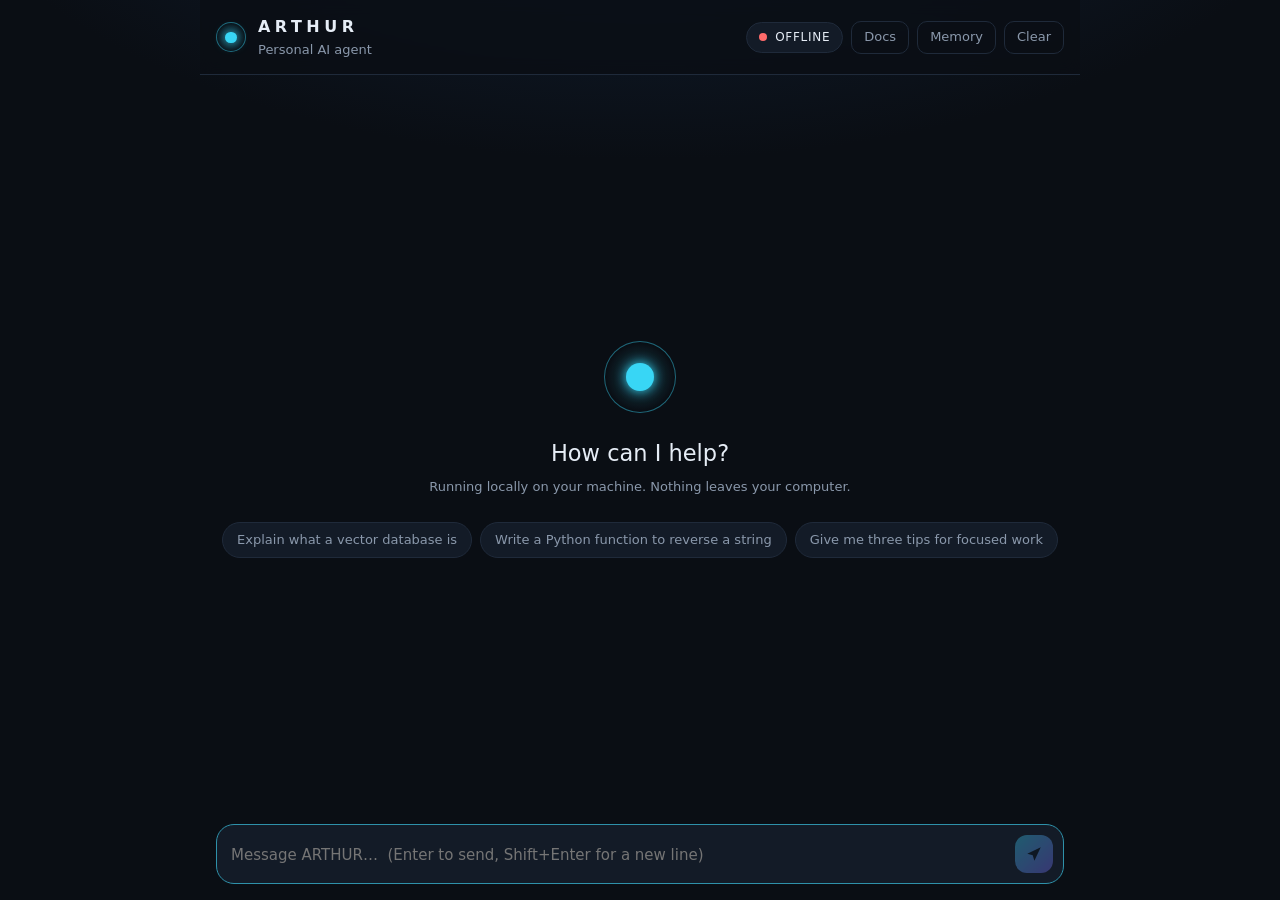
==== frontend/index.html @ 7486ef4b "feat: add document RAG with page citations - Ingestion for PDF (per page), DOCX (incl. tables), TXT/" ====
<!doctype html>
<html lang="en">
<head>
  <meta charset="utf-8">
  <meta name="viewport" content="width=device-width, initial-scale=1">
  <title>ARTHUR</title>
  <link rel="stylesheet" href="styles.css">
</head>
<body>
  <div class="app">
    <header class="topbar">
      <div class="brand">
        <div class="core" aria-hidden="true"><span></span></div>
        <div>
          <h1>ARTHUR</h1>
          <p id="model" class="subtle">Personal AI agent</p>
        </div>
      </div>
      <div class="topbar-actions">
        <div id="status" class="status" data-state="connecting" role="status" aria-live="polite">
          <span class="dot"></span><span id="status-text">Connecting…</span>
        </div>
        <button id="docs-toggle" class="ghost" type="button" aria-expanded="false" aria-controls="docs-panel">Docs</button>
        <button id="memory-toggle" class="ghost" type="button" aria-expanded="false" aria-controls="memory-panel">Memory</button>
        <button id="clear" class="ghost" type="button" title="Clear conversation">Clear</button>
      </div>
    </header>

    <aside id="docs-panel" class="memory-panel" hidden aria-label="Documents">
      <div class="memory-head">
        <div>
          <h2>Documents</h2>
          <p class="subtle">PDF, Word, text or CSV (max 20 MB). Ask about them and ARTHUR cites the page.</p>
        </div>
        <button id="docs-close" class="ghost" type="button" aria-label="Close documents panel">✕</button>
      </div>
      <label class="upload">
        <input id="docs-input" type="file" accept=".pdf,.docx,.txt,.md,.csv" multiple>
        <span>＋ Upload documents</span>
      </label>
      <p id="docs-status" class="subtle docs-status" role="status" aria-live="polite"></p>
      <ul id="docs-list" class="memory-list"></ul>
      <p id="docs-empty" class="subtle memory-empty">No documents yet.</p>
    </aside>

    <aside id="memory-panel" class="memory-panel" hidden aria-label="Long-term memory">
      <div class="memory-head">
        <div>
          <h2>Long-term memory</h2>
          <p class="subtle">Saved only when you say “remember…”. Kept across conversations and restarts.</p>
        </div>
        <button id="memory-close" class="ghost" type="button" aria-label="Close memory panel">✕</button>
      </div>
      <ul id="memory-list" class="memory-list"></ul>
      <p id="memory-empty" class="subtle memory-empty">Nothing yet. Try: “Remember that my main project is called ARTHUR.”</p>
    </aside>

    <main id="log" class="log" aria-live="polite">
      <section id="empty" class="empty">
        <div class="core large" aria-hidden="true"><span></span></div>
        <h2>How can I help?</h2>
        <p class="subtle">Running locally on your machine. Nothing leaves your computer.</p>
        <div class="chips">
          <button class="chip" type="button">Explain what a vector database is</button>
          <button class="chip" type="button">Write a Python function to reverse a string</button>
          <button class="chip" type="button">Give me three tips for focused work</button>
        </div>
      </section>
    </main>

    <form id="composer" class="composer" autocomplete="off">
      <textarea id="input" rows="1" maxlength="8000" placeholder="Message ARTHUR…  (Enter to send, Shift+Enter for a new line)" aria-label="Message"></textarea>
      <button id="send" class="send" type="submit" aria-label="Send">
        <svg viewBox="0 0 24 24" width="18" height="18" aria-hidden="true"><path d="M3 11.5 21 3l-8.5 18-2.2-7.3L3 11.5Z" fill="currentColor"/></svg>
      </button>
    </form>
  </div>
  <script src="app.js"></script>
</body>
</html>
---- frontend/styles.css ----
:root {
  --bg: #0a0e14;
  --bg-2: #0f1520;
  --panel: #131b27;
  --border: #1f2a3a;
  --text: #e6edf6;
  --muted: #8a98ab;
  --accent: #38d6f5;
  --accent-2: #7c6cff;
  --user: #1b2a40;
  --ok: #3ddc97;
  --warn: #f5b638;
  --err: #ff6b6b;
  --radius: 14px;
  --font: "Segoe UI", system-ui, -apple-system, Roboto, sans-serif;
  --mono: "Cascadia Code", Consolas, ui-monospace, monospace;
}

* { box-sizing: border-box; }
[hidden] { display: none !important; }
html, body { height: 100%; margin: 0; }
body {
  background: radial-gradient(1200px 600px at 50% -200px, #12233a 0%, var(--bg) 60%);
  color: var(--text);
  font: 15px/1.6 var(--font);
}
button { font: inherit; color: inherit; cursor: pointer; }

.app { display: flex; flex-direction: column; height: 100dvh; max-width: 880px; margin: 0 auto; }

/* ---------- header ---------- */
.topbar {
  display: flex; align-items: center; justify-content: space-between; gap: 12px;
  padding: 14px 16px; border-bottom: 1px solid var(--border);
  background: color-mix(in srgb, var(--bg) 80%, transparent); backdrop-filter: blur(8px);
}
.brand { display: flex; align-items: center; gap: 12px; }
.brand h1 { margin: 0; font-size: 16px; letter-spacing: .28em; font-weight: 600; }
.subtle { margin: 0; color: var(--muted); font-size: 13px; }
.topbar-actions { display: flex; align-items: center; gap: 8px; }

/* The glowing "core" - ARTHUR's visual identity. Pulses faster while thinking. */
.core {
  --size: 30px; width: var(--size); height: var(--size); border-radius: 50%;
  display: grid; place-items: center; flex: none;
  background: radial-gradient(circle, rgba(56,214,245,.25), transparent 70%);
  border: 1px solid rgba(56,214,245,.45);
}
.core span {
  width: 40%; height: 40%; border-radius: 50%;
  background: var(--accent); box-shadow: 0 0 12px var(--accent);
  animation: pulse 3s ease-in-out infinite;
}
.core.large { --size: 72px; margin-bottom: 8px; }
body[data-state="thinking"] .core span,
body[data-state="streaming"] .core span { animation-duration: .9s; background: var(--accent-2); box-shadow: 0 0 14px var(--accent-2); }
@keyframes pulse { 50% { transform: scale(.7); opacity: .6; } }

/* ---------- status pill ---------- */
.status {
  display: flex; align-items: center; gap: 8px; padding: 5px 12px; border-radius: 999px;
  border: 1px solid var(--border); background: var(--panel); font-size: 12px;
  letter-spacing: .06em; text-transform: uppercase; white-space: nowrap;
}
.status .dot { width: 8px; height: 8px; border-radius: 50%; background: var(--muted); }
.status[data-state="online"] .dot { background: var(--ok); box-shadow: 0 0 8px var(--ok); }
.status[data-state="thinking"] .dot,
.status[data-state="streaming"] .dot { background: var(--accent-2); box-shadow: 0 0 8px var(--accent-2); animation: pulse 1s infinite; }
.status[data-state="executing"] .dot { background: var(--warn); box-shadow: 0 0 8px var(--warn); animation: pulse .7s infinite; }
.status[data-state="connecting"] .dot { background: var(--warn); animation: pulse 1s infinite; }
.status[data-state="offline"] .dot { background: var(--err); }

.ghost {
  background: transparent; border: 1px solid var(--border); border-radius: 10px;
  padding: 5px 12px; font-size: 13px; color: var(--muted);
}
.ghost:hover { color: var(--text); border-color: var(--muted); }

/* ---------- conversation ---------- */
.log { flex: 1; overflow-y: auto; padding: 24px 16px; display: flex; flex-direction: column; gap: 18px; }

.empty { margin: auto; text-align: center; display: flex; flex-direction: column; align-items: center; gap: 6px; padding: 20px 0; }
.empty h2 { margin: 8px 0 0; font-weight: 500; }
.chips { display: flex; flex-wrap: wrap; justify-content: center; gap: 8px; margin-top: 18px; }
.chip {
  background: var(--panel); border: 1px solid var(--border); border-radius: 999px;
  padding: 7px 14px; font-size: 13px; color: var(--muted);
}
.chip:hover { color: var(--text); border-color: var(--accent); }

.msg { display: flex; gap: 12px; max-width: 100%; }
.msg.user { justify-content: flex-end; }
.msg.user .bubble { background: var(--user); border-radius: var(--radius) var(--radius) 4px var(--radius); white-space: pre-wrap; }
.msg.arthur .bubble { background: var(--panel); border: 1px solid var(--border); border-radius: 4px var(--radius) var(--radius) var(--radius); }
.msg .core { --size: 26px; margin-top: 4px; }
.msg-body { min-width: 0; max-width: min(680px, 85%); }
.msg.arthur .msg-body { flex: 1; }
.bubble { padding: 10px 14px; overflow-wrap: anywhere; }
.msg.arthur .bubble { width: fit-content; max-width: 100%; }
.bubble p { margin: 0 0 .6em; }
.bubble p:last-child, .bubble ul:last-child, .bubble ol:last-child { margin-bottom: 0; }
.bubble ul, .bubble ol { margin: 0 0 .6em; padding-left: 1.3em; }
.bubble code { font-family: var(--mono); font-size: 13px; background: rgba(255,255,255,.07); padding: 1px 5px; border-radius: 5px; }
.bubble pre { background: var(--bg); border: 1px solid var(--border); border-radius: 10px; padding: 12px; overflow-x: auto; margin: 0 0 .6em; }
.bubble pre code { background: none; padding: 0; }
.meta { margin-top: 6px; font-size: 11px; color: var(--muted); letter-spacing: .03em; }

.msg.error .bubble { background: rgba(255,107,107,.08); border: 1px solid rgba(255,107,107,.4); color: #ffd0d0; }
.msg.error .core { border-color: var(--err); }
.msg.error .core span { background: var(--err); box-shadow: 0 0 10px var(--err); animation: none; }

/* typing indicator shown until the first word arrives */
.typing { display: inline-flex; gap: 4px; padding: 4px 0; }
.typing i { width: 7px; height: 7px; border-radius: 50%; background: var(--accent); opacity: .4; animation: blink 1.2s infinite; }
.typing i:nth-child(2) { animation-delay: .2s; }
.typing i:nth-child(3) { animation-delay: .4s; }
@keyframes blink { 30% { opacity: 1; transform: translateY(-3px); } }

.cursor::after { content: "▍"; color: var(--accent); animation: blink 1s steps(1) infinite; margin-left: 1px; }

/* ---------- composer ---------- */
.composer {
  display: flex; align-items: flex-end; gap: 10px; margin: 0 16px 16px; padding: 10px;
  background: var(--panel); border: 1px solid var(--border); border-radius: 18px;
}
.composer:focus-within { border-color: color-mix(in srgb, var(--accent) 60%, var(--border)); }
.composer textarea {
  flex: 1; resize: none; border: 0; outline: 0; background: transparent; color: var(--text);
  font: inherit; max-height: 200px; padding: 6px 4px;
}
.send {
  width: 38px; height: 38px; flex: none; border: 0; border-radius: 12px;
  background: linear-gradient(135deg, var(--accent), var(--accent-2)); color: #06121c;
  display: grid; place-items: center;
}
.send:disabled { opacity: .35; cursor: not-allowed; }
.send.stop { background: var(--err); }
.send.stop svg { display: none; }
.send.stop::before { content: ""; width: 12px; height: 12px; background: #fff; border-radius: 2px; }

/* ---------- plan ---------- */
.plan {
  margin: 0 0 8px; padding: 10px 12px 10px 34px; border-radius: 10px;
  background: var(--bg-2); border: 1px solid var(--border); font-size: 13.5px;
}
.plan li { margin: 3px 0; color: var(--muted); }
.plan li .task { color: var(--text); }
.plan li .detail { color: var(--muted); font-size: 12.5px; }
.plan li::marker { color: var(--muted); }
.plan li[data-status="running"] .task { color: var(--warn); }
.plan li[data-status="running"]::marker { content: "◐  "; color: var(--warn); }
.plan li[data-status="done"]::marker { content: "✓  "; color: var(--ok); }
.plan li[data-status="failed"]::marker { content: "✕  "; color: var(--err); }
.plan li[data-status="skipped"]::marker { content: "–  "; }
.plan li[data-status="failed"] .task, .plan li[data-status="skipped"] .task { text-decoration: line-through; color: var(--muted); }

/* ---------- tool activity ---------- */
.tools { display: flex; flex-direction: column; gap: 6px; margin-bottom: 6px; }
.tools:empty { display: none; }
.tool-chip {
  display: flex; align-items: baseline; gap: 8px; width: fit-content; max-width: 100%;
  font: 12.5px/1.4 var(--mono); padding: 5px 10px; border-radius: 8px;
  background: var(--bg-2); border: 1px solid var(--border); color: var(--muted);
}
.tool-chip .name { color: var(--text); font-weight: 600; }
.tool-chip .detail { overflow-wrap: anywhere; }
.tool-chip .icon::before { content: "⚙"; }
.tool-chip.running { border-color: rgba(245,182,56,.5); }
.tool-chip.running .icon::before { display: inline-block; animation: spin 1.2s linear infinite; }
.tool-chip.ok .icon::before { content: "✓"; color: var(--ok); }
.tool-chip.failed { border-color: rgba(255,107,107,.45); }
.tool-chip.failed .icon::before { content: "✕"; color: var(--err); }
.tool-chip.waiting { border-color: rgba(245,182,56,.6); }
.tool-chip.waiting .icon::before { content: "?"; color: var(--warn); }
@keyframes spin { to { transform: rotate(360deg); } }

/* ---------- memory panel ---------- */
.app { position: relative; }
.memory-panel {
  position: absolute; top: 64px; right: 16px; z-index: 10;
  width: min(380px, calc(100% - 32px)); max-height: calc(100% - 150px); overflow-y: auto;
  background: var(--panel); border: 1px solid var(--border); border-radius: var(--radius);
  padding: 14px 16px; box-shadow: 0 18px 50px rgba(0,0,0,.45);
}
.memory-head { display: flex; justify-content: space-between; gap: 12px; align-items: flex-start; }
.memory-head h2 { margin: 0 0 2px; font-size: 14px; letter-spacing: .08em; text-transform: uppercase; }
.memory-list { list-style: none; margin: 12px 0 0; padding: 0; display: flex; flex-direction: column; gap: 8px; }
.memory-list li {
  display: flex; gap: 10px; align-items: flex-start; justify-content: space-between;
  background: var(--bg-2); border: 1px solid var(--border); border-radius: 10px; padding: 9px 10px;
}
.memory-list .fact { font-size: 13.5px; }
.memory-list .tag { display: inline-block; margin-top: 4px; font-size: 10.5px; color: var(--accent); letter-spacing: .06em; text-transform: uppercase; }
.memory-list button { flex: none; background: none; border: 0; color: var(--muted); padding: 2px 4px; }
.memory-list button:hover { color: var(--err); }
.memory-empty { margin-top: 12px; }
#memory-toggle[aria-expanded="true"], #docs-toggle[aria-expanded="true"] { color: var(--text); border-color: var(--accent); }

.upload {
  display: block; margin-top: 12px; padding: 10px; text-align: center; cursor: pointer;
  border: 1px dashed var(--border); border-radius: 10px; color: var(--accent); font-size: 13.5px;
}
.upload:hover, .upload:focus-within { border-color: var(--accent); }
.upload input { position: absolute; width: 1px; height: 1px; opacity: 0; }
.docs-status { margin: 8px 0 0; min-height: 1em; }
.docs-status.error { color: var(--err); }

@media (max-width: 560px) {
  .brand h1 { letter-spacing: .18em; }
  #model { display: none; }
  .msg-body { max-width: 100%; }
  .msg.arthur .core, .msg.error .core { display: none; }
}
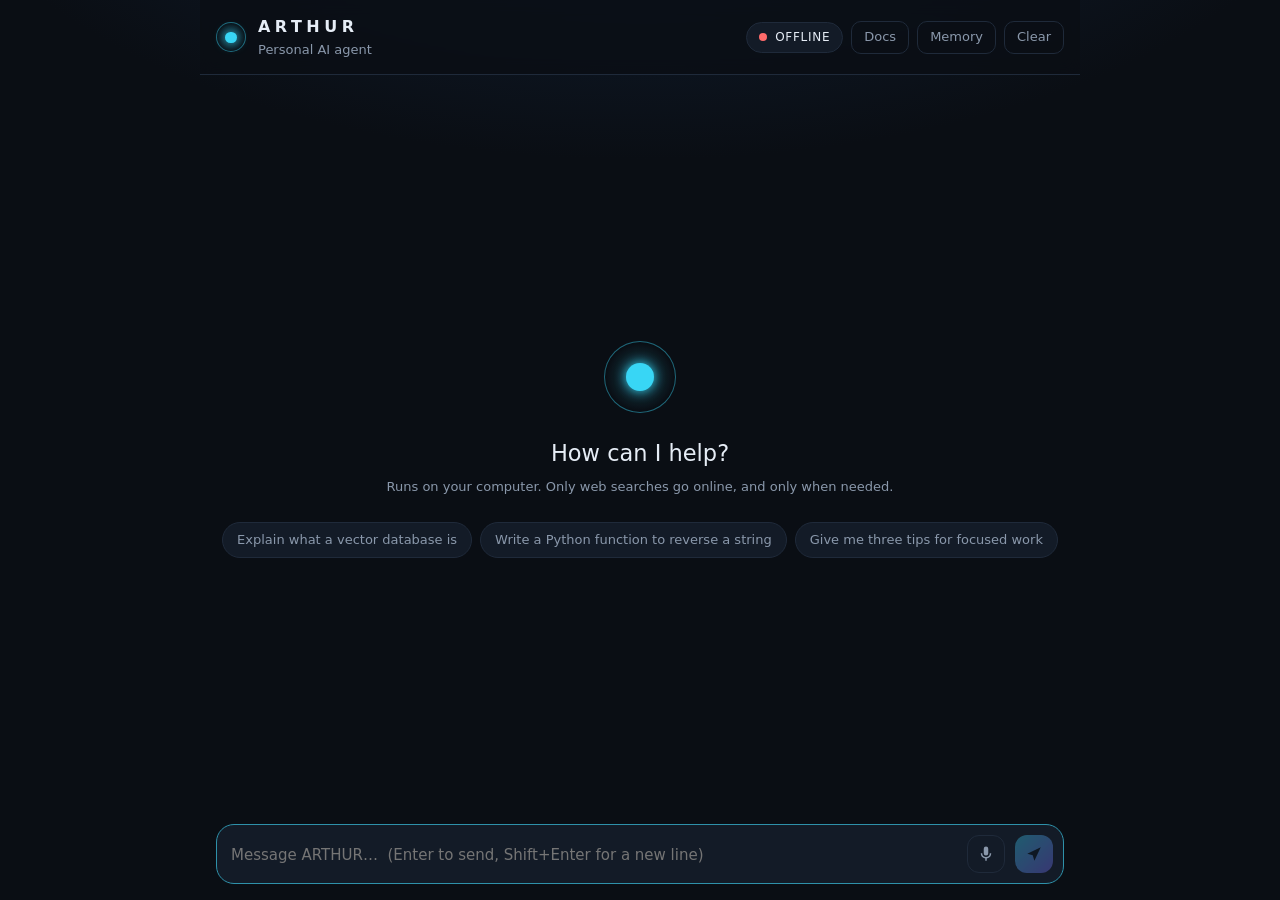
==== commit 0e84f105: "feat: add voice input with local speech-to-text - WhisperSTT (faster-whisper): lazy model load in th" ====
--- a/frontend/index.html
+++ b/frontend/index.html
@@ -59,7 +59,7 @@
       <section id="empty" class="empty">
         <div class="core large" aria-hidden="true"><span></span></div>
         <h2>How can I help?</h2>
-        <p class="subtle">Running locally on your machine. Nothing leaves your computer.</p>
+        <p class="subtle">Runs on your computer. Only web searches go online, and only when needed.</p>
         <div class="chips">
           <button class="chip" type="button">Explain what a vector database is</button>
           <button class="chip" type="button">Write a Python function to reverse a string</button>
@@ -70,6 +70,9 @@
 
     <form id="composer" class="composer" autocomplete="off">
       <textarea id="input" rows="1" maxlength="8000" placeholder="Message ARTHUR…  (Enter to send, Shift+Enter for a new line)" aria-label="Message"></textarea>
+      <button id="mic" class="mic" type="button" aria-label="Start voice input" title="Speak (click to start, click again to stop)">
+        <svg viewBox="0 0 24 24" width="18" height="18" aria-hidden="true"><path d="M12 14a3 3 0 0 0 3-3V5a3 3 0 1 0-6 0v6a3 3 0 0 0 3 3Zm5-3a5 5 0 0 1-10 0H5a7 7 0 0 0 6 6.92V21h2v-3.08A7 7 0 0 0 19 11h-2Z" fill="currentColor"/></svg>
+      </button>
       <button id="send" class="send" type="submit" aria-label="Send">
         <svg viewBox="0 0 24 24" width="18" height="18" aria-hidden="true"><path d="M3 11.5 21 3l-8.5 18-2.2-7.3L3 11.5Z" fill="currentColor"/></svg>
       </button>
--- a/frontend/styles.css
+++ b/frontend/styles.css
@@ -103,6 +103,8 @@
 .bubble code { font-family: var(--mono); font-size: 13px; background: rgba(255,255,255,.07); padding: 1px 5px; border-radius: 5px; }
 .bubble pre { background: var(--bg); border: 1px solid var(--border); border-radius: 10px; padding: 12px; overflow-x: auto; margin: 0 0 .6em; }
 .bubble pre code { background: none; padding: 0; }
+.bubble a { color: var(--accent); text-decoration: underline; text-underline-offset: 2px; }
+.bubble a:hover { color: var(--text); }
 .meta { margin-top: 6px; font-size: 11px; color: var(--muted); letter-spacing: .03em; }
 
 .msg.error .bubble { background: rgba(255,107,107,.08); border: 1px solid rgba(255,107,107,.4); color: #ffd0d0; }
@@ -134,6 +136,16 @@
   display: grid; place-items: center;
 }
 .send:disabled { opacity: .35; cursor: not-allowed; }
+
+.mic {
+  width: 38px; height: 38px; flex: none; border-radius: 12px; display: grid; place-items: center;
+  background: transparent; border: 1px solid var(--border); color: var(--muted);
+}
+.mic:hover { color: var(--text); border-color: var(--muted); }
+.mic:disabled { opacity: .35; cursor: not-allowed; }
+.mic.recording { color: #fff; background: var(--err); border-color: var(--err); animation: pulse 1.2s infinite; }
+.mic.working { color: var(--accent); border-color: var(--accent); }
+.status[data-state="listening"] .dot { background: var(--err); box-shadow: 0 0 8px var(--err); animation: pulse .8s infinite; }
 .send.stop { background: var(--err); }
 .send.stop svg { display: none; }
 .send.stop::before { content: ""; width: 12px; height: 12px; background: #fff; border-radius: 2px; }
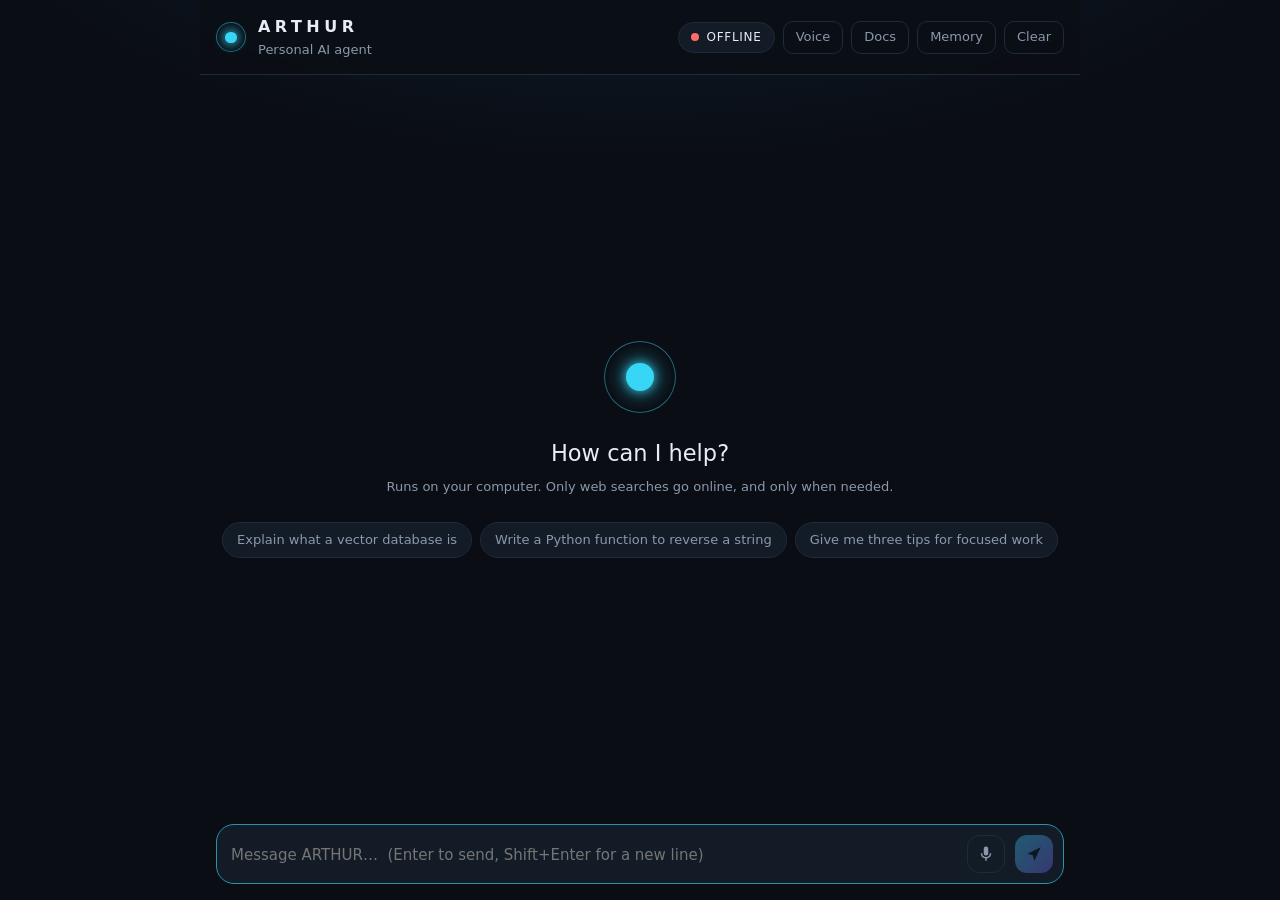
==== commit 116ad031: "feat: add spoken replies with local text-to-speech - PiperTTS: local voices from data/voices (en_GB-" ====
--- a/frontend/index.html
+++ b/frontend/index.html
@@ -20,11 +20,37 @@
         <div id="status" class="status" data-state="connecting" role="status" aria-live="polite">
           <span class="dot"></span><span id="status-text">Connecting…</span>
         </div>
+        <button id="voice-toggle" class="ghost" type="button" aria-expanded="false" aria-controls="voice-panel" title="Voice settings">Voice</button>
         <button id="docs-toggle" class="ghost" type="button" aria-expanded="false" aria-controls="docs-panel">Docs</button>
         <button id="memory-toggle" class="ghost" type="button" aria-expanded="false" aria-controls="memory-panel">Memory</button>
         <button id="clear" class="ghost" type="button" title="Clear conversation">Clear</button>
       </div>
     </header>
+
+    <aside id="voice-panel" class="memory-panel" hidden aria-label="Voice settings">
+      <div class="memory-head">
+        <div>
+          <h2>Voice</h2>
+          <p class="subtle">ARTHUR's voice is generated on your computer (Piper).</p>
+        </div>
+        <button id="voice-close" class="ghost" type="button" aria-label="Close voice panel">✕</button>
+      </div>
+      <div class="settings">
+        <label for="speak-mode">Speak replies</label>
+        <select id="speak-mode">
+          <option value="voice">When I talk to ARTHUR</option>
+          <option value="always">Always</option>
+          <option value="off">Never</option>
+        </select>
+        <label for="voice-select">Voice</label>
+        <select id="voice-select"></select>
+        <label for="voice-speed">Speed <output id="voice-speed-value">1.0×</output></label>
+        <input id="voice-speed" type="range" min="0.75" max="1.5" step="0.05" value="1">
+        <label for="voice-volume">Volume <output id="voice-volume-value">100%</output></label>
+        <input id="voice-volume" type="range" min="0" max="1" step="0.05" value="1">
+        <button id="voice-test" class="upload-button" type="button">▶ Test voice</button>
+      </div>
+    </aside>
 
     <aside id="docs-panel" class="memory-panel" hidden aria-label="Documents">
       <div class="memory-head">
--- a/frontend/styles.css
+++ b/frontend/styles.css
@@ -215,6 +215,23 @@
 .upload:hover, .upload:focus-within { border-color: var(--accent); }
 .upload input { position: absolute; width: 1px; height: 1px; opacity: 0; }
 .docs-status { margin: 8px 0 0; min-height: 1em; }
+
+.settings { display: grid; gap: 6px; margin-top: 12px; font-size: 13.5px; }
+.settings label { color: var(--muted); margin-top: 6px; display: flex; justify-content: space-between; }
+.settings output { color: var(--text); }
+.settings select {
+  background: var(--bg-2); color: var(--text); border: 1px solid var(--border);
+  border-radius: 8px; padding: 6px 8px; font: inherit;
+}
+.settings input[type="range"] { accent-color: var(--accent); width: 100%; }
+.upload-button {
+  margin-top: 10px; padding: 8px; border-radius: 10px; background: var(--bg-2);
+  border: 1px solid var(--border); color: var(--accent);
+}
+.upload-button:hover { border-color: var(--accent); }
+#voice-toggle[aria-expanded="true"] { color: var(--text); border-color: var(--accent); }
+.status[data-state="speaking"] .dot { background: var(--accent); box-shadow: 0 0 8px var(--accent); animation: pulse 1s infinite; }
+body[data-state="speaking"] .core span { animation-duration: 1s; }
 .docs-status.error { color: var(--err); }
 
 @media (max-width: 560px) {
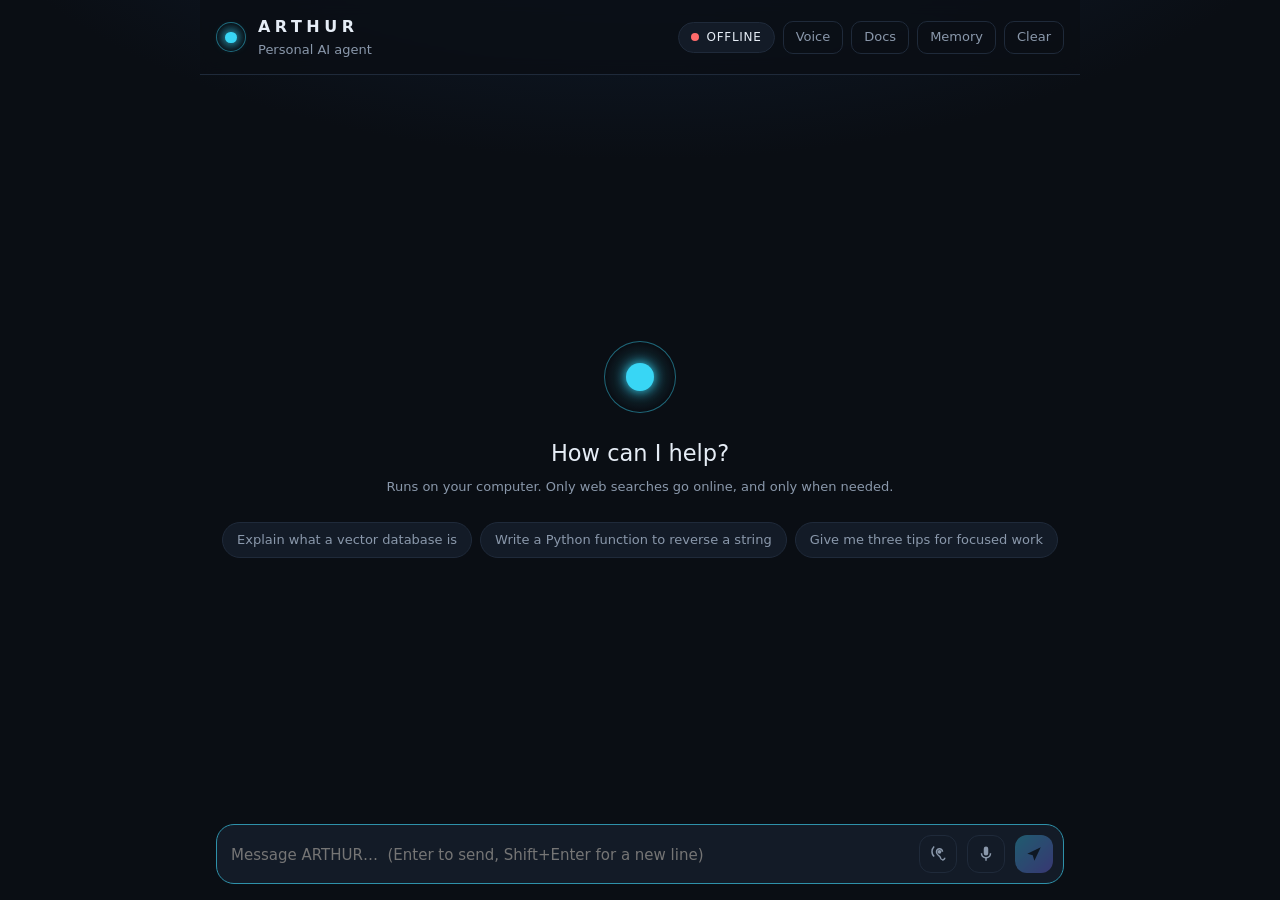
==== commit b624d139: "feat: add hands-free "Hey Arthur" wake word - Browser: AudioWorklet mic tap, adaptive-noise energy V" ====
--- a/frontend/index.html
+++ b/frontend/index.html
@@ -96,6 +96,9 @@
 
     <form id="composer" class="composer" autocomplete="off">
       <textarea id="input" rows="1" maxlength="8000" placeholder="Message ARTHUR…  (Enter to send, Shift+Enter for a new line)" aria-label="Message"></textarea>
+      <button id="wake" class="mic" type="button" aria-pressed="false" aria-label="Hands-free: listen for Hey Arthur" title="Hands-free: listen for “Hey Arthur” (mic stays on while enabled)">
+        <svg viewBox="0 0 24 24" width="18" height="18" aria-hidden="true"><path d="M17 20c-.3 0-.6-.1-.8-.2-.7-.4-1.2-.9-1.7-2.4-.5-1.5-1.4-2.2-2.3-2.9-.8-.6-1.6-1.2-2.3-2.4A6.3 6.3 0 0 1 9 9c0-2.8 2.2-5 5-5s5 2.2 5 5h-2c0-1.7-1.3-3-3-3s-3 1.3-3 3c0 .9.3 1.8.7 2.5.5.9 1.1 1.3 1.8 1.9 1 .8 2.2 1.8 2.9 3.8.4 1.2.7 1.4 1 1.6.2.1.4.2.6.2 1.1 0 2-.9 2-2h2c0 2.2-1.8 4-4 4ZM7.6 2.6 6.2 1.2A10 10 0 0 0 3 9c0 2.8 1.2 5.3 3.2 7.1l1.4-1.4A8 8 0 0 1 5 9c0-2.5 1-4.7 2.6-6.4ZM11.5 9a2.5 2.5 0 1 0 5 0 2.5 2.5 0 0 0-5 0Z" fill="currentColor"/></svg>
+      </button>
       <button id="mic" class="mic" type="button" aria-label="Start voice input" title="Speak (click to start, click again to stop)">
         <svg viewBox="0 0 24 24" width="18" height="18" aria-hidden="true"><path d="M12 14a3 3 0 0 0 3-3V5a3 3 0 1 0-6 0v6a3 3 0 0 0 3 3Zm5-3a5 5 0 0 1-10 0H5a7 7 0 0 0 6 6.92V21h2v-3.08A7 7 0 0 0 19 11h-2Z" fill="currentColor"/></svg>
       </button>
--- a/frontend/styles.css
+++ b/frontend/styles.css
@@ -145,6 +145,8 @@
 .mic:disabled { opacity: .35; cursor: not-allowed; }
 .mic.recording { color: #fff; background: var(--err); border-color: var(--err); animation: pulse 1.2s infinite; }
 .mic.working { color: var(--accent); border-color: var(--accent); }
+#wake[aria-pressed="true"] { color: #06121c; background: var(--ok); border-color: var(--ok); }
+.status[data-state="waiting"] .dot { background: var(--ok); box-shadow: 0 0 10px var(--ok); animation: pulse 2.4s infinite; }
 .status[data-state="listening"] .dot { background: var(--err); box-shadow: 0 0 8px var(--err); animation: pulse .8s infinite; }
 .send.stop { background: var(--err); }
 .send.stop svg { display: none; }
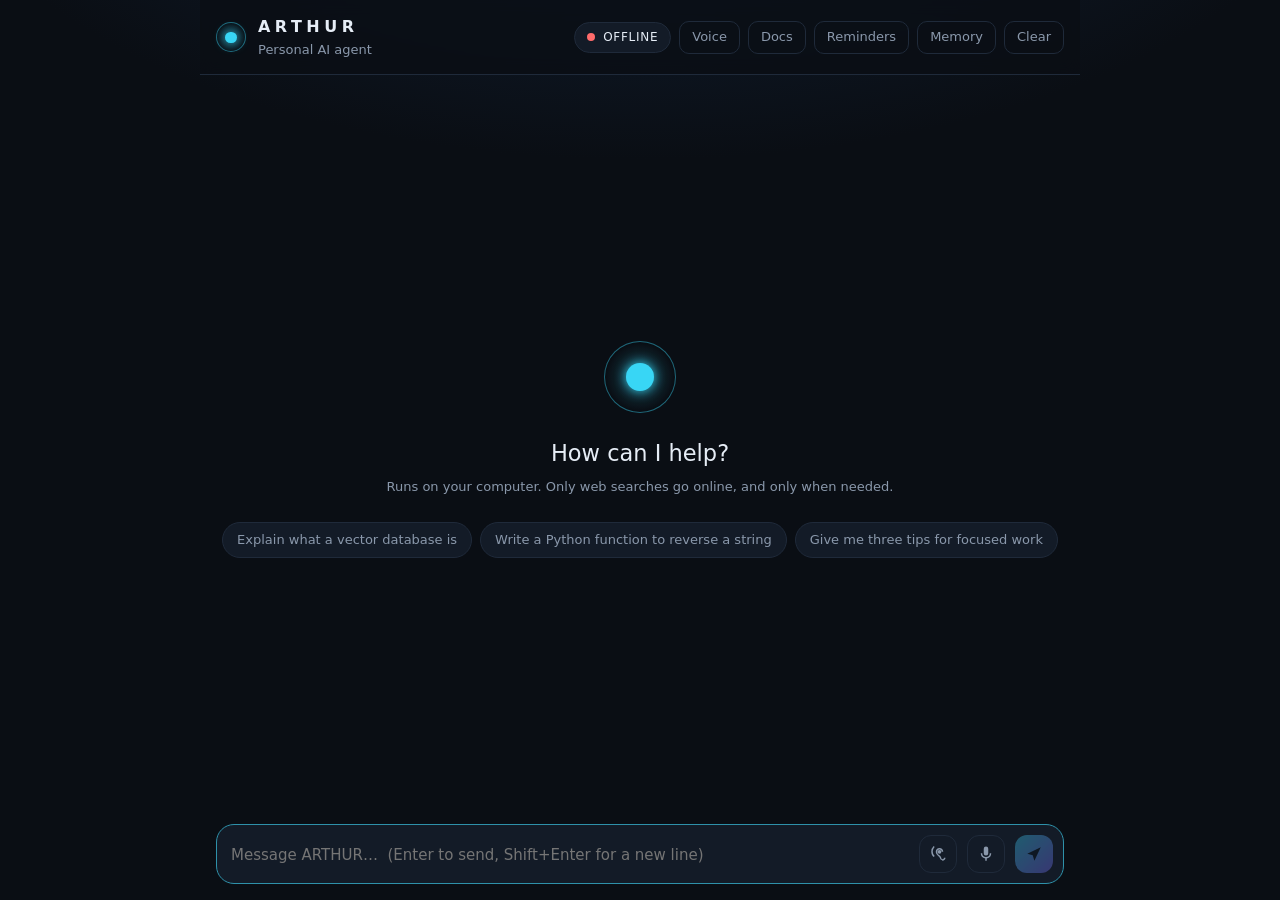
==== commit f544067b: "feat: add reminders and a scheduler - app/scheduler/when.py: plain-Python time parser ("5pm", "in 20" ====
--- a/frontend/index.html
+++ b/frontend/index.html
@@ -22,6 +22,7 @@
         </div>
         <button id="voice-toggle" class="ghost" type="button" aria-expanded="false" aria-controls="voice-panel" title="Voice settings">Voice</button>
         <button id="docs-toggle" class="ghost" type="button" aria-expanded="false" aria-controls="docs-panel">Docs</button>
+        <button id="reminders-toggle" class="ghost" type="button" aria-expanded="false" aria-controls="reminders-panel">Reminders</button>
         <button id="memory-toggle" class="ghost" type="button" aria-expanded="false" aria-controls="memory-panel">Memory</button>
         <button id="clear" class="ghost" type="button" title="Clear conversation">Clear</button>
       </div>
@@ -81,6 +82,24 @@
       <p id="memory-empty" class="subtle memory-empty">Nothing yet. Try: “Remember that my main project is called ARTHUR.”</p>
     </aside>
 
+    <aside id="reminders-panel" class="memory-panel" hidden aria-label="Reminders">
+      <div class="memory-head">
+        <div>
+          <h2>Reminders</h2>
+          <p class="subtle">Saved on this computer; they survive restarts. Or just say “remind me at 5pm to…”.</p>
+        </div>
+        <button id="reminders-close" class="ghost" type="button" aria-label="Close reminders panel">✕</button>
+      </div>
+      <form id="reminder-form" class="reminder-form" autocomplete="off">
+        <input id="reminder-text" type="text" maxlength="300" placeholder="Remind me to…" aria-label="Reminder text" required>
+        <input id="reminder-when" type="text" maxlength="100" placeholder="5pm · in 20 minutes · tomorrow 9am" aria-label="When" required>
+        <button class="upload-button" type="submit">Add reminder</button>
+      </form>
+      <p id="reminders-status" class="subtle docs-status" role="status" aria-live="polite"></p>
+      <ul id="reminders-list" class="memory-list"></ul>
+      <p id="reminders-empty" class="subtle memory-empty">No upcoming reminders.</p>
+    </aside>
+
     <main id="log" class="log" aria-live="polite">
       <section id="empty" class="empty">
         <div class="core large" aria-hidden="true"><span></span></div>
--- a/frontend/styles.css
+++ b/frontend/styles.css
@@ -235,6 +235,15 @@
 .status[data-state="speaking"] .dot { background: var(--accent); box-shadow: 0 0 8px var(--accent); animation: pulse 1s infinite; }
 body[data-state="speaking"] .core span { animation-duration: 1s; }
 .docs-status.error { color: var(--err); }
+.reminder-form { display: flex; flex-direction: column; gap: 6px; margin-top: 10px; }
+.reminder-form input {
+  background: var(--bg-2); color: var(--text); border: 1px solid var(--border);
+  border-radius: 8px; padding: 7px 9px; font: inherit;
+}
+.reminder-form input:focus { outline: none; border-color: var(--accent); }
+.reminder-form .upload-button { margin-top: 2px; }
+#reminders-toggle[aria-expanded="true"] { color: var(--text); border-color: var(--accent); }
+.msg.reminder .bubble { border: 1px solid var(--accent); }
 
 @media (max-width: 560px) {
   .brand h1 { letter-spacing: .18em; }
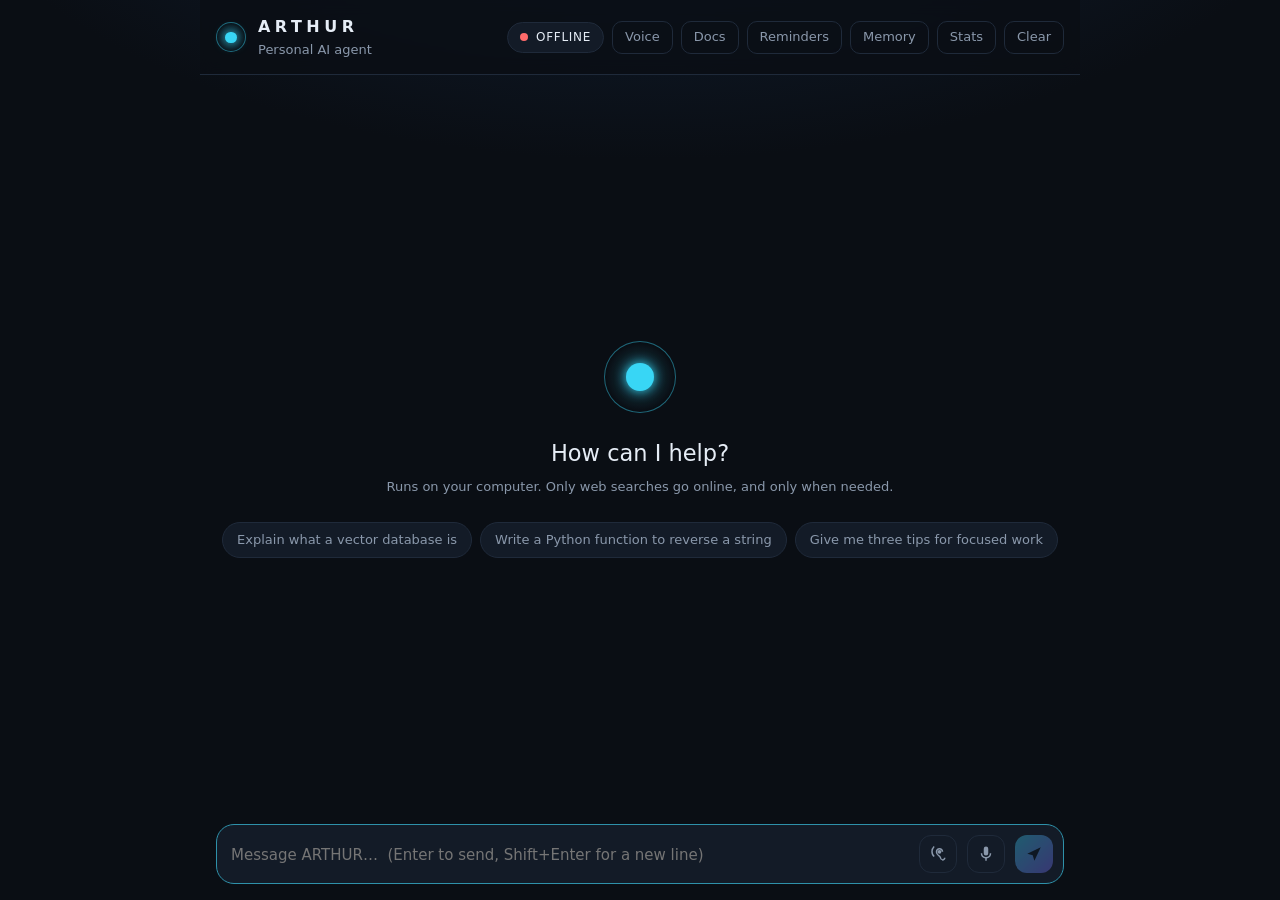
==== commit f136bb84: "feat: add observability (metrics, /metrics, built-in stats page) - app/observability/metrics.py: Met" ====
--- a/frontend/index.html
+++ b/frontend/index.html
@@ -24,6 +24,7 @@
         <button id="docs-toggle" class="ghost" type="button" aria-expanded="false" aria-controls="docs-panel">Docs</button>
         <button id="reminders-toggle" class="ghost" type="button" aria-expanded="false" aria-controls="reminders-panel">Reminders</button>
         <button id="memory-toggle" class="ghost" type="button" aria-expanded="false" aria-controls="memory-panel">Memory</button>
+        <a class="ghost link-button" href="/dashboard.html" title="Counts and timings">Stats</a>
         <button id="clear" class="ghost" type="button" title="Clear conversation">Clear</button>
       </div>
     </header>
--- a/frontend/styles.css
+++ b/frontend/styles.css
@@ -251,3 +251,4 @@
   .msg-body { max-width: 100%; }
   .msg.arthur .core, .msg.error .core { display: none; }
 }
+.link-button { text-decoration: none; display: inline-block; }
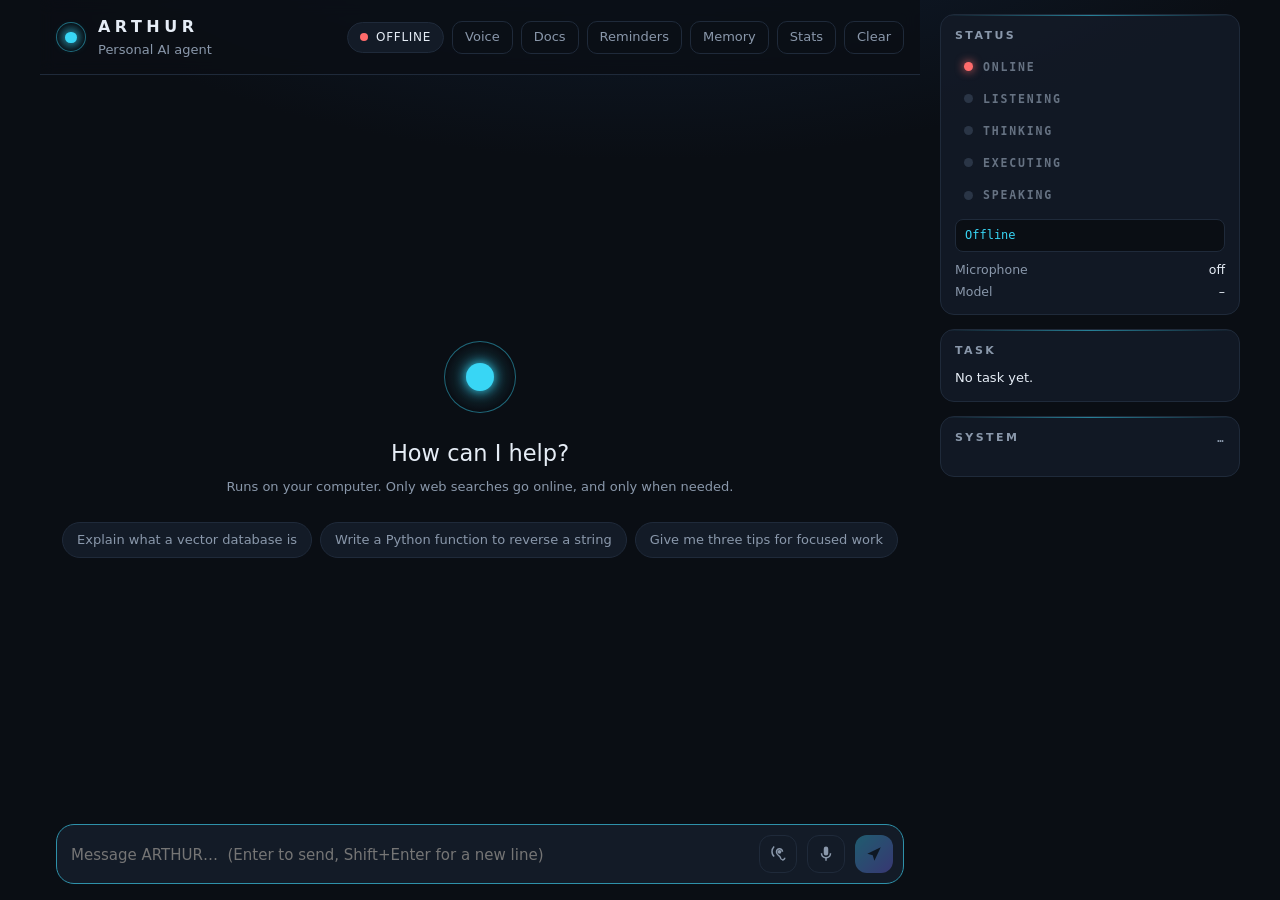
==== commit 915eda7d: "feat: status rail - five activity lamps, live task card, per-part system health - GET /status: langu" ====
--- a/frontend/index.html
+++ b/frontend/index.html
@@ -7,6 +7,7 @@
   <link rel="stylesheet" href="styles.css">
 </head>
 <body>
+ <div class="shell">
   <div class="app">
     <header class="topbar">
       <div class="brand">
@@ -24,6 +25,7 @@
         <button id="docs-toggle" class="ghost" type="button" aria-expanded="false" aria-controls="docs-panel">Docs</button>
         <button id="reminders-toggle" class="ghost" type="button" aria-expanded="false" aria-controls="reminders-panel">Reminders</button>
         <button id="memory-toggle" class="ghost" type="button" aria-expanded="false" aria-controls="memory-panel">Memory</button>
+        <button id="hud-toggle" class="ghost hud-toggle" type="button" aria-expanded="false" aria-controls="hud">Status</button>
         <a class="ghost link-button" href="/dashboard.html" title="Counts and timings">Stats</a>
         <button id="clear" class="ghost" type="button" title="Clear conversation">Clear</button>
       </div>
@@ -127,6 +129,43 @@
       </button>
     </form>
   </div>
+
+  <!-- Phase 25: what ARTHUR is doing right now, the current task, and the health of every part. -->
+  <aside id="hud" class="hud" aria-label="ARTHUR status">
+    <section class="hud-card">
+      <div class="hud-head">
+        <h2>Status</h2>
+        <button id="hud-close" class="ghost hud-close" type="button" aria-label="Close status panel">✕</button>
+      </div>
+      <ul class="lamps" aria-label="Activity">
+        <li data-lamp="online"><span class="lamp"></span><span>Online</span></li>
+        <li data-lamp="listening"><span class="lamp"></span><span>Listening</span></li>
+        <li data-lamp="thinking"><span class="lamp"></span><span>Thinking</span></li>
+        <li data-lamp="executing"><span class="lamp"></span><span>Executing</span></li>
+        <li data-lamp="speaking"><span class="lamp"></span><span>Speaking</span></li>
+      </ul>
+      <p id="hud-now" class="hud-now" role="status" aria-live="polite">Connecting…</p>
+      <dl class="hud-facts">
+        <dt>Microphone</dt><dd id="hud-mic">off</dd>
+        <dt>Model</dt><dd id="hud-model">–</dd>
+      </dl>
+    </section>
+    <section class="hud-card">
+      <h2 id="hud-task-title">Task</h2>
+      <p id="hud-task-goal" class="hud-task-goal subtle">No task yet.</p>
+      <ol id="hud-task" class="hud-task"></ol>
+      <p id="hud-task-result" class="subtle hud-task-result"></p>
+    </section>
+    <section class="hud-card">
+      <div class="hud-head">
+        <h2>System</h2>
+        <span id="hud-overall" class="hud-overall" data-state="unknown">…</span>
+      </div>
+      <ul id="hud-system" class="hud-system"></ul>
+      <p id="hud-uptime" class="subtle hud-uptime"></p>
+    </section>
+  </aside>
+ </div>
   <script src="app.js"></script>
 </body>
 </html>
--- a/frontend/styles.css
+++ b/frontend/styles.css
@@ -26,7 +26,9 @@
 }
 button { font: inherit; color: inherit; cursor: pointer; }
 
-.app { display: flex; flex-direction: column; height: 100dvh; max-width: 880px; margin: 0 auto; }
+/* Chat column + status rail (Phase 25). Below 1100px the rail becomes an overlay panel. */
+.shell { display: grid; grid-template-columns: minmax(0, 880px) 300px; justify-content: center; gap: 0 20px; }
+.app { display: flex; flex-direction: column; height: 100dvh; max-width: 880px; width: 100%; margin: 0 auto; min-width: 0; }
 
 /* ---------- header ---------- */
 .topbar {
@@ -252,3 +254,103 @@
   .msg.arthur .core, .msg.error .core { display: none; }
 }
 .link-button { text-decoration: none; display: inline-block; }
+
+/* ---------- status rail (Phase 25) ---------- */
+.hud {
+  display: flex; flex-direction: column; gap: 14px; padding: 14px 0 16px;
+  height: 100dvh; overflow-y: auto;
+}
+.hud-card {
+  background: color-mix(in srgb, var(--panel) 85%, transparent);
+  border: 1px solid var(--border); border-radius: var(--radius); padding: 12px 14px;
+  position: relative; overflow: hidden; flex: none; /* never squashed: the rail scrolls */
+}
+/* a thin scan line along the top edge of each card */
+.hud-card::before {
+  content: ""; position: absolute; inset: 0 0 auto 0; height: 1px;
+  background: linear-gradient(90deg, transparent, var(--accent), transparent); opacity: .55;
+}
+.hud-card h2 {
+  margin: 0 0 8px; font-size: 11px; font-weight: 600; letter-spacing: .22em;
+  text-transform: uppercase; color: var(--muted);
+}
+.hud-head { display: flex; justify-content: space-between; align-items: center; gap: 8px; }
+.hud-head h2 { margin-bottom: 8px; }
+.hud-close, .hud-toggle { display: none; }
+
+.lamps { list-style: none; margin: 0; padding: 0; display: grid; gap: 4px; }
+.lamps li {
+  display: flex; align-items: center; gap: 10px; padding: 5px 8px; border-radius: 8px;
+  font: 600 11.5px/1.4 var(--mono); letter-spacing: .16em; text-transform: uppercase;
+  color: color-mix(in srgb, var(--muted) 70%, transparent);
+  border: 1px solid transparent; transition: color .2s, border-color .2s, background .2s;
+}
+.lamp { width: 9px; height: 9px; border-radius: 50%; background: #2a3546; flex: none; transition: background .2s, box-shadow .2s; }
+.lamps li.on { color: var(--text); border-color: var(--border); background: var(--bg-2); }
+.lamps li[data-lamp="online"].on .lamp { background: var(--ok); box-shadow: 0 0 10px var(--ok); }
+.lamps li[data-lamp="online"].bad .lamp { background: var(--err); box-shadow: 0 0 10px var(--err); }
+.lamps li[data-lamp="online"].wait .lamp { background: var(--warn); animation: pulse 1s infinite; }
+.lamps li[data-lamp="listening"].on .lamp { background: var(--err); box-shadow: 0 0 10px var(--err); animation: pulse .8s infinite; }
+.lamps li[data-lamp="listening"].idle .lamp { background: var(--ok); opacity: .7; animation: pulse 2.4s infinite; }
+.lamps li[data-lamp="thinking"].on .lamp { background: var(--accent-2); box-shadow: 0 0 10px var(--accent-2); animation: pulse .9s infinite; }
+.lamps li[data-lamp="executing"].on .lamp { background: var(--warn); box-shadow: 0 0 10px var(--warn); animation: pulse .7s infinite; }
+.lamps li[data-lamp="speaking"].on .lamp { background: var(--accent); box-shadow: 0 0 10px var(--accent); animation: pulse 1s infinite; }
+
+.hud-now {
+  margin: 10px 0 8px; padding: 7px 9px; border-radius: 8px; background: var(--bg);
+  border: 1px solid var(--border); font: 12px/1.45 var(--mono); color: var(--accent);
+  overflow-wrap: anywhere; min-height: 2.6em;
+}
+.hud-facts { display: grid; grid-template-columns: auto 1fr; gap: 2px 10px; margin: 0; font-size: 12.5px; }
+.hud-facts dt { color: var(--muted); }
+.hud-facts dd { margin: 0; text-align: right; overflow-wrap: anywhere; }
+
+.hud-task-goal { font-size: 13px; color: var(--text); overflow-wrap: anywhere; }
+.hud-task { list-style: none; margin: 8px 0 0; padding: 0; display: grid; gap: 4px; font: 12px/1.45 var(--mono); }
+.hud-task:empty { display: none; }
+.hud-task li { display: flex; gap: 7px; color: var(--muted); overflow-wrap: anywhere; }
+.hud-task li::before { content: "·"; width: 1em; flex: none; text-align: center; }
+.hud-task li[data-status="running"]::before { content: "◐"; color: var(--warn); }
+.hud-task li[data-status="running"] { color: var(--text); }
+.hud-task li[data-status="ok"]::before, .hud-task li[data-status="done"]::before { content: "✓"; color: var(--ok); }
+.hud-task li[data-status="failed"]::before, .hud-task li[data-status="error"]::before,
+.hud-task li[data-status="denied"]::before { content: "✕"; color: var(--err); }
+.hud-task li[data-status="needs_confirmation"]::before { content: "?"; color: var(--warn); }
+.hud-task li[data-status="skipped"]::before { content: "–"; }
+.hud-task li .what { color: var(--text); }
+.hud-task-result { margin-top: 8px; font-size: 12px; }
+.hud-task-result:empty { display: none; }
+
+.hud-system { list-style: none; margin: 0; padding: 0; display: grid; gap: 6px; }
+.hud-system li { display: grid; grid-template-columns: 10px 1fr; gap: 0 9px; align-items: baseline; font-size: 12.5px; }
+.hud-system .lamp { width: 8px; height: 8px; align-self: center; }
+.hud-system li[data-state="ok"] .lamp { background: var(--ok); box-shadow: 0 0 7px var(--ok); }
+.hud-system li[data-state="off"] .lamp { background: #3a4659; }
+.hud-system li[data-state="problem"] .lamp { background: var(--err); box-shadow: 0 0 7px var(--err); animation: pulse 1.2s infinite; }
+.hud-system .name { color: var(--text); }
+.hud-system .detail { grid-column: 2; color: var(--muted); font-size: 11.5px; overflow-wrap: anywhere; }
+.hud-system li[data-state="problem"] .detail { color: #ffb4b4; }
+.hud-overall { font: 600 10.5px var(--mono); letter-spacing: .14em; text-transform: uppercase; color: var(--muted); margin-bottom: 8px; }
+.hud-overall[data-state="ok"] { color: var(--ok); }
+.hud-overall[data-state="problem"] { color: var(--err); }
+.hud-uptime { margin-top: 10px; font-size: 11.5px; }
+
+@media (max-width: 1099px) {
+  .shell { display: block; }
+  .hud-toggle, .hud-close { display: inline-block; }
+  #hud-toggle[aria-expanded="true"] { color: var(--text); border-color: var(--accent); }
+  .hud {
+    display: none; position: fixed; z-index: 20; top: 64px; right: 16px;
+    width: min(320px, calc(100% - 32px)); height: auto; max-height: calc(100dvh - 150px);
+    padding: 10px; gap: 10px; background: var(--bg); border: 1px solid var(--border);
+    box-shadow: 0 18px 50px rgba(0,0,0,.5); border-radius: var(--radius);
+  }
+  .hud.open { display: flex; }
+}
+@media (max-width: 560px) {
+  /* one row of buttons that scrolls sideways, instead of four wrapped rows */
+  .topbar { gap: 8px; }
+  .topbar-actions { min-width: 0; overflow-x: auto; scrollbar-width: none; }
+  .topbar-actions > * { flex: none; }
+  .hud { top: 60px; }
+}
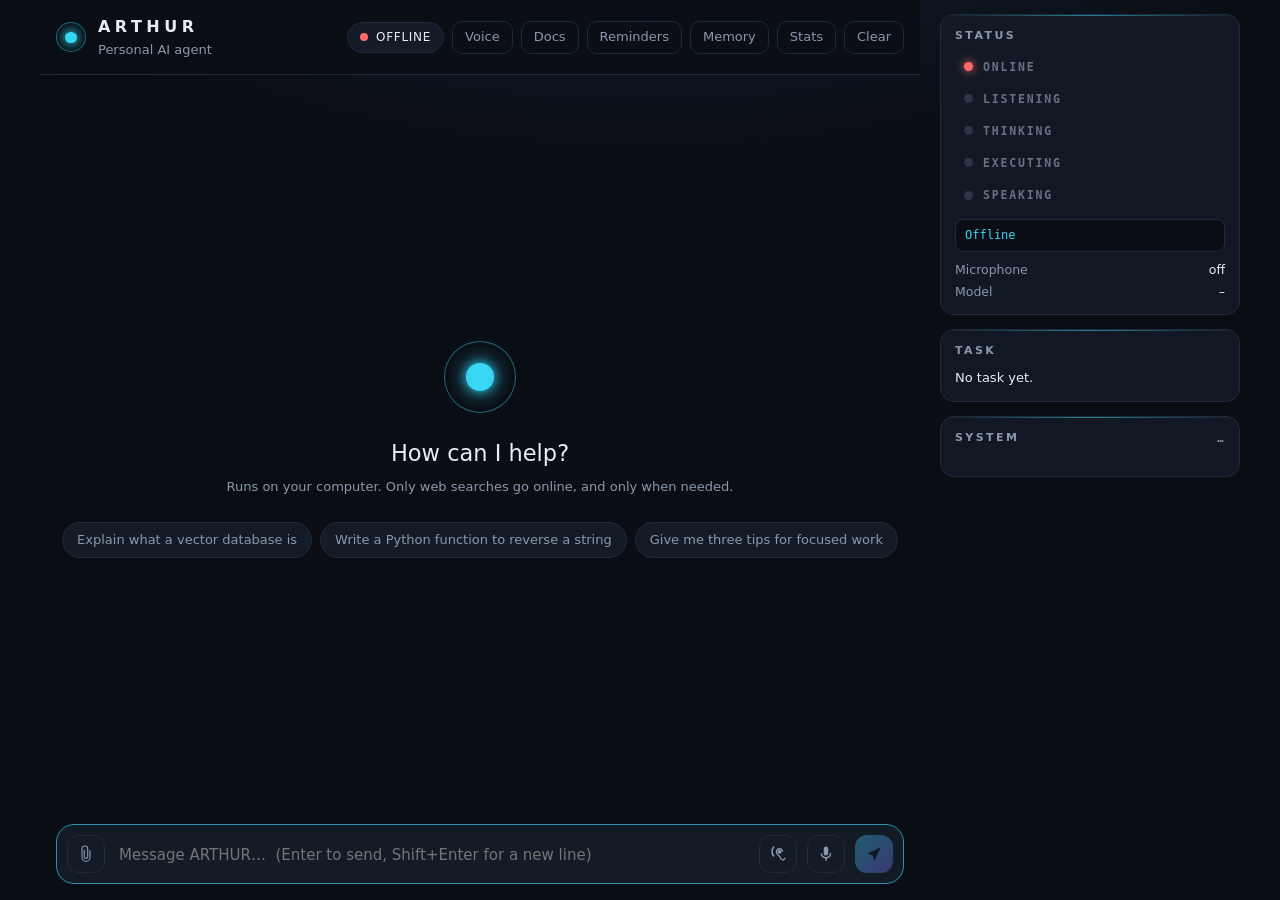
==== commit a023e87e: "feat: multimodal input - attach pictures, screenshots and documents to a message - POST /attachments" ====
--- a/frontend/index.html
+++ b/frontend/index.html
@@ -116,7 +116,14 @@
       </section>
     </main>
 
+    <!-- Phase 26: files attached to the next message (uploaded at once, sent as ids) -->
+    <ul id="attachments" class="attachments" hidden aria-label="Attached files"></ul>
     <form id="composer" class="composer" autocomplete="off">
+      <input id="attach-input" class="visually-hidden" type="file" multiple tabindex="-1"
+             accept="image/png,image/jpeg,image/webp,image/gif,image/bmp,.pdf,.docx,.txt,.md,.csv">
+      <button id="attach" class="mic" type="button" aria-label="Attach a picture or document" title="Attach a picture, screenshot or document (or paste / drop it here)">
+        <svg viewBox="0 0 24 24" width="18" height="18" aria-hidden="true"><path d="M16.5 6.5v10a4.5 4.5 0 0 1-9 0V5a3 3 0 0 1 6 0v10.5a1.5 1.5 0 0 1-3 0V6.5H9v9a3 3 0 0 0 6 0V5a4.5 4.5 0 0 0-9 0v11.5a6 6 0 0 0 12 0v-10h-1.5Z" fill="currentColor"/></svg>
+      </button>
       <textarea id="input" rows="1" maxlength="8000" placeholder="Message ARTHUR…  (Enter to send, Shift+Enter for a new line)" aria-label="Message"></textarea>
       <button id="wake" class="mic" type="button" aria-pressed="false" aria-label="Hands-free: listen for Hey Arthur" title="Hands-free: listen for “Hey Arthur” (mic stays on while enabled)">
         <svg viewBox="0 0 24 24" width="18" height="18" aria-hidden="true"><path d="M17 20c-.3 0-.6-.1-.8-.2-.7-.4-1.2-.9-1.7-2.4-.5-1.5-1.4-2.2-2.3-2.9-.8-.6-1.6-1.2-2.3-2.4A6.3 6.3 0 0 1 9 9c0-2.8 2.2-5 5-5s5 2.2 5 5h-2c0-1.7-1.3-3-3-3s-3 1.3-3 3c0 .9.3 1.8.7 2.5.5.9 1.1 1.3 1.8 1.9 1 .8 2.2 1.8 2.9 3.8.4 1.2.7 1.4 1 1.6.2.1.4.2.6.2 1.1 0 2-.9 2-2h2c0 2.2-1.8 4-4 4ZM7.6 2.6 6.2 1.2A10 10 0 0 0 3 9c0 2.8 1.2 5.3 3.2 7.1l1.4-1.4A8 8 0 0 1 5 9c0-2.5 1-4.7 2.6-6.4ZM11.5 9a2.5 2.5 0 1 0 5 0 2.5 2.5 0 0 0-5 0Z" fill="currentColor"/></svg>
--- a/frontend/styles.css
+++ b/frontend/styles.css
@@ -354,3 +354,30 @@
   .topbar-actions > * { flex: none; }
   .hud { top: 60px; }
 }
+
+/* ---------- attachments (Phase 26) ---------- */
+.visually-hidden { position: absolute; width: 1px; height: 1px; opacity: 0; pointer-events: none; }
+.attachments {
+  list-style: none; display: flex; flex-wrap: wrap; gap: 8px; margin: 0 16px 8px; padding: 0;
+}
+.attachment {
+  display: flex; align-items: center; gap: 8px; max-width: 260px; padding: 5px 6px 5px 5px;
+  background: var(--panel); border: 1px solid var(--border); border-radius: 10px; font-size: 12.5px;
+}
+.attachment img, .attachment .doc-icon {
+  width: 34px; height: 34px; flex: none; border-radius: 6px; object-fit: cover; background: var(--bg-2);
+}
+.attachment .doc-icon { display: grid; place-items: center; color: var(--accent); font: 600 10px var(--mono); }
+.attachment .text { min-width: 0; display: flex; flex-direction: column; }
+.attachment .name { overflow: hidden; text-overflow: ellipsis; white-space: nowrap; color: var(--text); }
+.attachment .detail { color: var(--muted); font-size: 11px; }
+.attachment[data-status="uploading"] .detail { color: var(--warn); }
+.attachment[data-status="failed"] { border-color: rgba(255,107,107,.5); }
+.attachment[data-status="failed"] .detail { color: var(--err); }
+.attachment button { background: none; border: 0; color: var(--muted); padding: 2px 4px; flex: none; }
+.attachment button:hover { color: var(--err); }
+/* the same chips, read-only, under the user's message */
+.msg.user .sent-files { display: flex; flex-wrap: wrap; justify-content: flex-end; gap: 6px; margin-top: 6px; padding: 0; list-style: none; }
+.msg.user .sent-files .attachment { background: var(--user); border-color: transparent; }
+.msg.user .sent-files img { width: 120px; height: auto; max-height: 120px; object-fit: contain; }
+body.dropping .composer { border-color: var(--accent); box-shadow: 0 0 0 3px color-mix(in srgb, var(--accent) 25%, transparent); }
